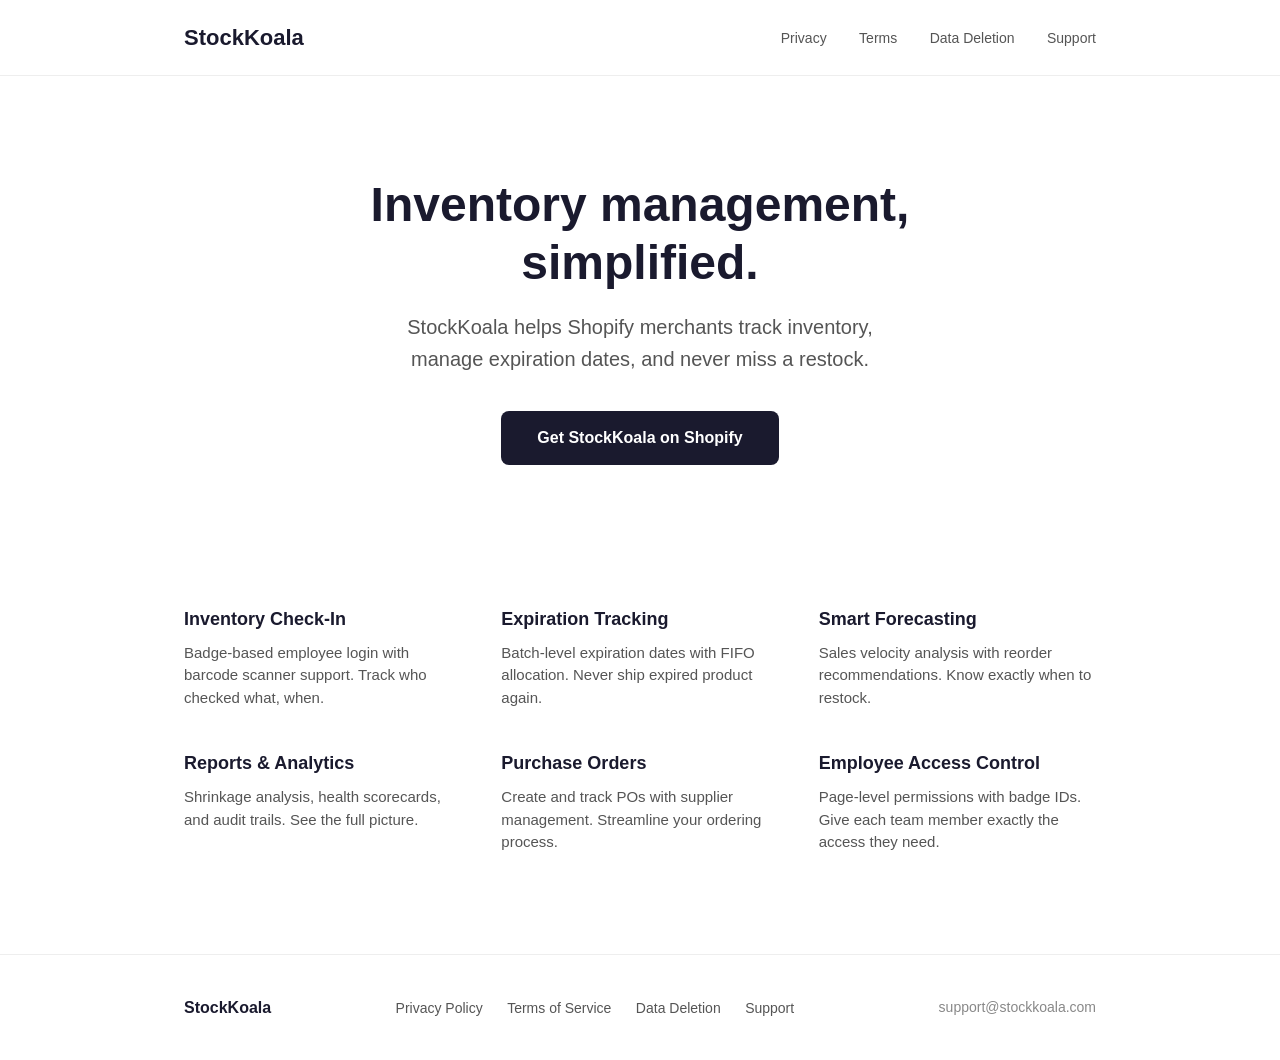
==== index.html @ f11de93a "Initial site with policy pages" ====
<!DOCTYPE html>
<html lang="en">
<head>
  <meta charset="UTF-8">
  <meta name="viewport" content="width=device-width, initial-scale=1.0">
  <title>StockKoala — Inventory Management for Shopify</title>
  <link rel="stylesheet" href="style.css">
</head>
<body>
  <header>
    <div class="container">
      <div class="logo">StockKoala</div>
      <nav>
        <a href="privacy.html">Privacy</a>
        <a href="terms.html">Terms</a>
        <a href="data-deletion.html">Data Deletion</a>
        <a href="support.html">Support</a>
      </nav>
    </div>
  </header>

  <main>
    <section class="hero">
      <div class="container">
        <h1>Inventory management,<br>simplified.</h1>
        <p class="subtitle">StockKoala helps Shopify merchants track inventory, manage expiration dates, and never miss a restock.</p>
        <a href="https://apps.shopify.com/" class="btn">Get StockKoala on Shopify</a>
      </div>
    </section>

    <section class="features">
      <div class="container">
        <div class="feature-grid">
          <div class="feature">
            <h3>Inventory Check-In</h3>
            <p>Badge-based employee login with barcode scanner support. Track who checked what, when.</p>
          </div>
          <div class="feature">
            <h3>Expiration Tracking</h3>
            <p>Batch-level expiration dates with FIFO allocation. Never ship expired product again.</p>
          </div>
          <div class="feature">
            <h3>Smart Forecasting</h3>
            <p>Sales velocity analysis with reorder recommendations. Know exactly when to restock.</p>
          </div>
          <div class="feature">
            <h3>Reports & Analytics</h3>
            <p>Shrinkage analysis, health scorecards, and audit trails. See the full picture.</p>
          </div>
          <div class="feature">
            <h3>Purchase Orders</h3>
            <p>Create and track POs with supplier management. Streamline your ordering process.</p>
          </div>
          <div class="feature">
            <h3>Employee Access Control</h3>
            <p>Page-level permissions with badge IDs. Give each team member exactly the access they need.</p>
          </div>
        </div>
      </div>
    </section>
  </main>

  <footer>
    <div class="container">
      <div class="footer-content">
        <div class="footer-brand">StockKoala</div>
        <div class="footer-links">
          <a href="privacy.html">Privacy Policy</a>
          <a href="terms.html">Terms of Service</a>
          <a href="data-deletion.html">Data Deletion</a>
          <a href="support.html">Support</a>
        </div>
        <div class="footer-contact">support@stockkoala.com</div>
      </div>
    </div>
  </footer>
</body>
</html>
---- style.css ----
* {
  margin: 0;
  padding: 0;
  box-sizing: border-box;
}

body {
  font-family: -apple-system, BlinkMacSystemFont, "Segoe UI", Roboto, Helvetica, Arial, sans-serif;
  color: #1a1a2e;
  line-height: 1.6;
  background: #fff;
}

.container {
  max-width: 960px;
  margin: 0 auto;
  padding: 0 24px;
}

/* Header */
header {
  padding: 20px 0;
  border-bottom: 1px solid #eee;
}

header .container {
  display: flex;
  justify-content: space-between;
  align-items: center;
}

.logo {
  font-size: 22px;
  font-weight: 700;
  color: #1a1a2e;
}

nav a {
  margin-left: 28px;
  text-decoration: none;
  color: #555;
  font-size: 14px;
  font-weight: 500;
}

nav a:hover {
  color: #1a1a2e;
}

/* Hero */
.hero {
  padding: 100px 0 80px;
  text-align: center;
}

.hero h1 {
  font-size: 48px;
  font-weight: 700;
  line-height: 1.2;
  margin-bottom: 20px;
}

.subtitle {
  font-size: 20px;
  color: #555;
  max-width: 520px;
  margin: 0 auto 36px;
}

.btn {
  display: inline-block;
  padding: 14px 36px;
  background: #1a1a2e;
  color: #fff;
  text-decoration: none;
  border-radius: 8px;
  font-size: 16px;
  font-weight: 600;
  transition: background 0.2s;
}

.btn:hover {
  background: #2d2d4a;
}

/* Features */
.features {
  padding: 60px 0 100px;
}

.feature-grid {
  display: grid;
  grid-template-columns: repeat(3, 1fr);
  gap: 40px;
}

.feature h3 {
  font-size: 18px;
  font-weight: 600;
  margin-bottom: 8px;
}

.feature p {
  font-size: 15px;
  color: #555;
  line-height: 1.5;
}

/* Policy pages */
.policy {
  padding: 60px 0 100px;
}

.policy h1 {
  font-size: 36px;
  font-weight: 700;
  margin-bottom: 8px;
}

.policy .updated {
  color: #888;
  font-size: 14px;
  margin-bottom: 40px;
}

.policy h2 {
  font-size: 22px;
  font-weight: 600;
  margin-top: 40px;
  margin-bottom: 12px;
}

.policy h3 {
  font-size: 17px;
  font-weight: 600;
  margin-top: 24px;
  margin-bottom: 8px;
}

.policy p, .policy li {
  font-size: 15px;
  color: #333;
  margin-bottom: 12px;
}

.policy ul, .policy ol {
  padding-left: 24px;
  margin-bottom: 16px;
}

.policy li {
  margin-bottom: 6px;
}

.policy strong {
  color: #1a1a2e;
}

.policy a {
  color: #2563eb;
}

.policy table {
  width: 100%;
  border-collapse: collapse;
  margin: 16px 0 24px;
  font-size: 14px;
}

.policy th, .policy td {
  text-align: left;
  padding: 10px 14px;
  border: 1px solid #ddd;
}

.policy th {
  background: #f5f5f5;
  font-weight: 600;
}

/* Footer */
footer {
  border-top: 1px solid #eee;
  padding: 40px 0;
}

.footer-content {
  display: flex;
  justify-content: space-between;
  align-items: center;
  flex-wrap: wrap;
  gap: 16px;
}

.footer-brand {
  font-weight: 700;
  font-size: 16px;
}

.footer-links a {
  margin-right: 20px;
  text-decoration: none;
  color: #555;
  font-size: 14px;
}

.footer-links a:hover {
  color: #1a1a2e;
}

.footer-contact {
  color: #888;
  font-size: 14px;
}

/* Responsive */
@media (max-width: 768px) {
  .hero h1 {
    font-size: 32px;
  }

  .subtitle {
    font-size: 17px;
  }

  .feature-grid {
    grid-template-columns: 1fr;
    gap: 28px;
  }

  header .container {
    flex-direction: column;
    gap: 12px;
  }

  nav a {
    margin-left: 16px;
  }

  nav a:first-child {
    margin-left: 0;
  }

  .footer-content {
    flex-direction: column;
    text-align: center;
  }
}
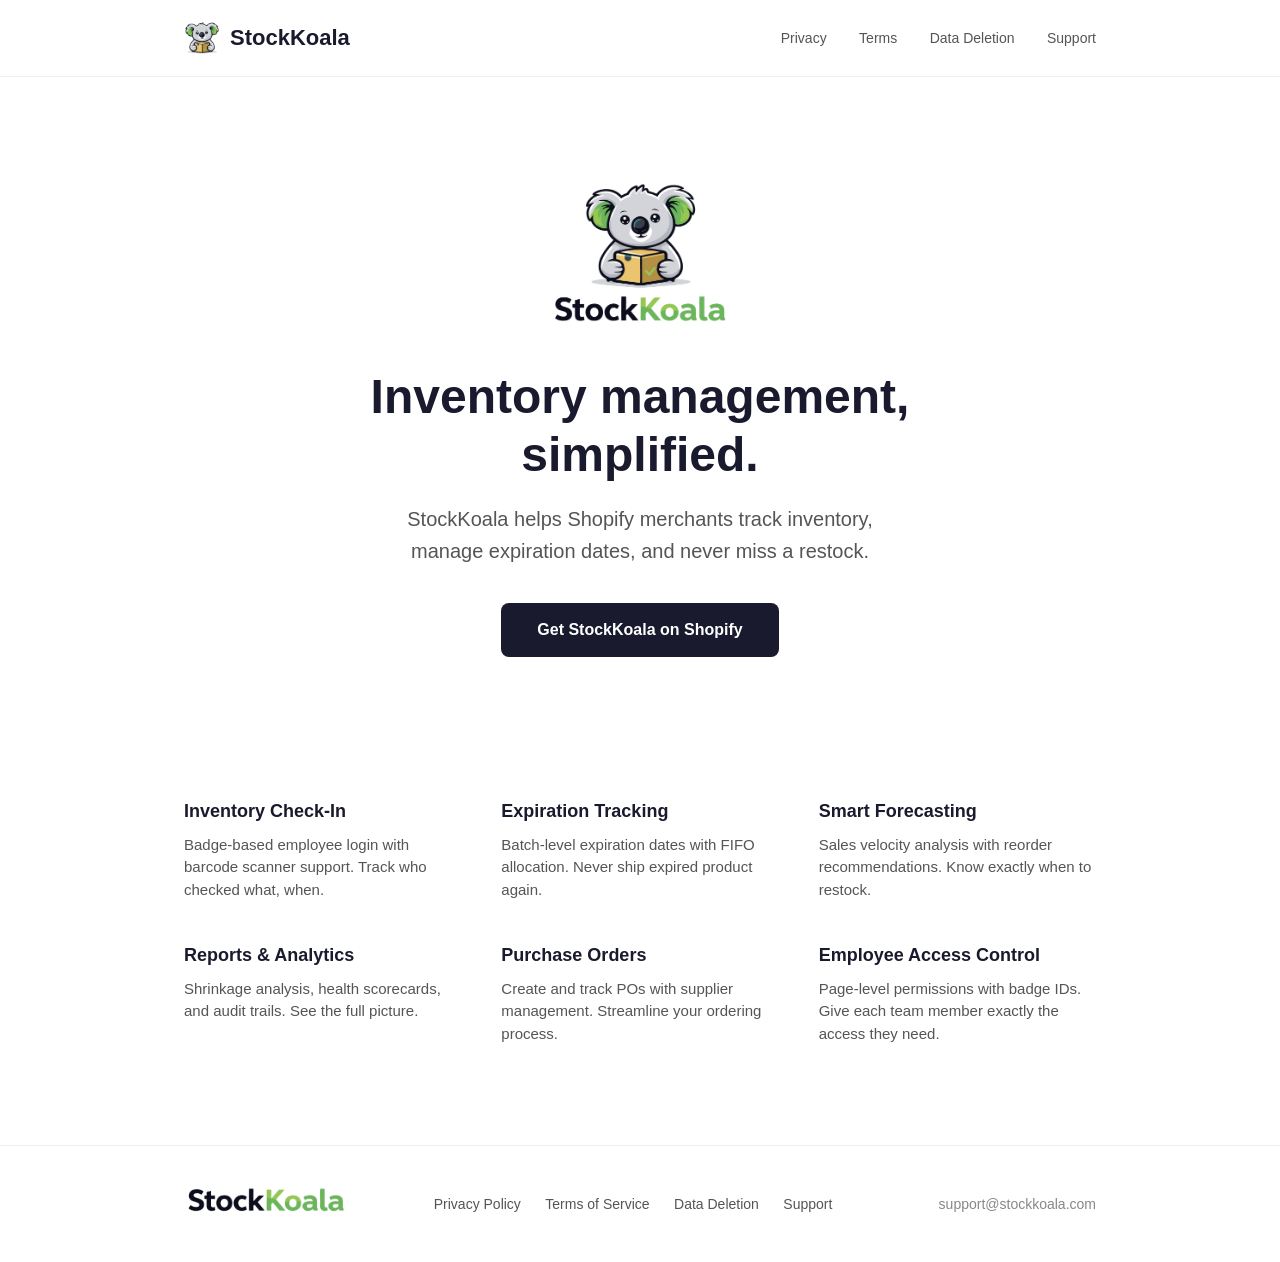
==== commit a0f2eb1e: "Add logos to header, hero, and footer" ====
--- a/index.html
+++ b/index.html
@@ -5,11 +5,12 @@
   <meta name="viewport" content="width=device-width, initial-scale=1.0">
   <title>StockKoala — Inventory Management for Shopify</title>
   <link rel="stylesheet" href="style.css">
+  <link rel="icon" type="image/webp" href="SK-Koala.webp">
 </head>
 <body>
   <header>
     <div class="container">
-      <div class="logo">StockKoala</div>
+      <div class="logo"><img src="SK-Koala.webp" alt="StockKoala" class="logo-icon">StockKoala</div>
       <nav>
         <a href="privacy.html">Privacy</a>
         <a href="terms.html">Terms</a>
@@ -22,6 +23,7 @@
   <main>
     <section class="hero">
       <div class="container">
+        <img src="SK-Full-Logo.webp" alt="StockKoala" class="hero-logo">
         <h1>Inventory management,<br>simplified.</h1>
         <p class="subtitle">StockKoala helps Shopify merchants track inventory, manage expiration dates, and never miss a restock.</p>
         <a href="https://apps.shopify.com/" class="btn">Get StockKoala on Shopify</a>
@@ -63,7 +65,7 @@
   <footer>
     <div class="container">
       <div class="footer-content">
-        <div class="footer-brand">StockKoala</div>
+        <div class="footer-brand"><img src="SK-TextLogo.webp" alt="StockKoala" class="footer-logo"></div>
         <div class="footer-links">
           <a href="privacy.html">Privacy Policy</a>
           <a href="terms.html">Terms of Service</a>
--- a/style.css
+++ b/style.css
@@ -33,6 +33,25 @@
   font-size: 22px;
   font-weight: 700;
   color: #1a1a2e;
+  display: flex;
+  align-items: center;
+  gap: 10px;
+}
+
+.logo-icon {
+  height: 36px;
+  width: auto;
+}
+
+.hero-logo {
+  width: 220px;
+  height: auto;
+  margin-bottom: 32px;
+}
+
+.footer-logo {
+  height: 28px;
+  width: auto;
 }
 
 nav a {
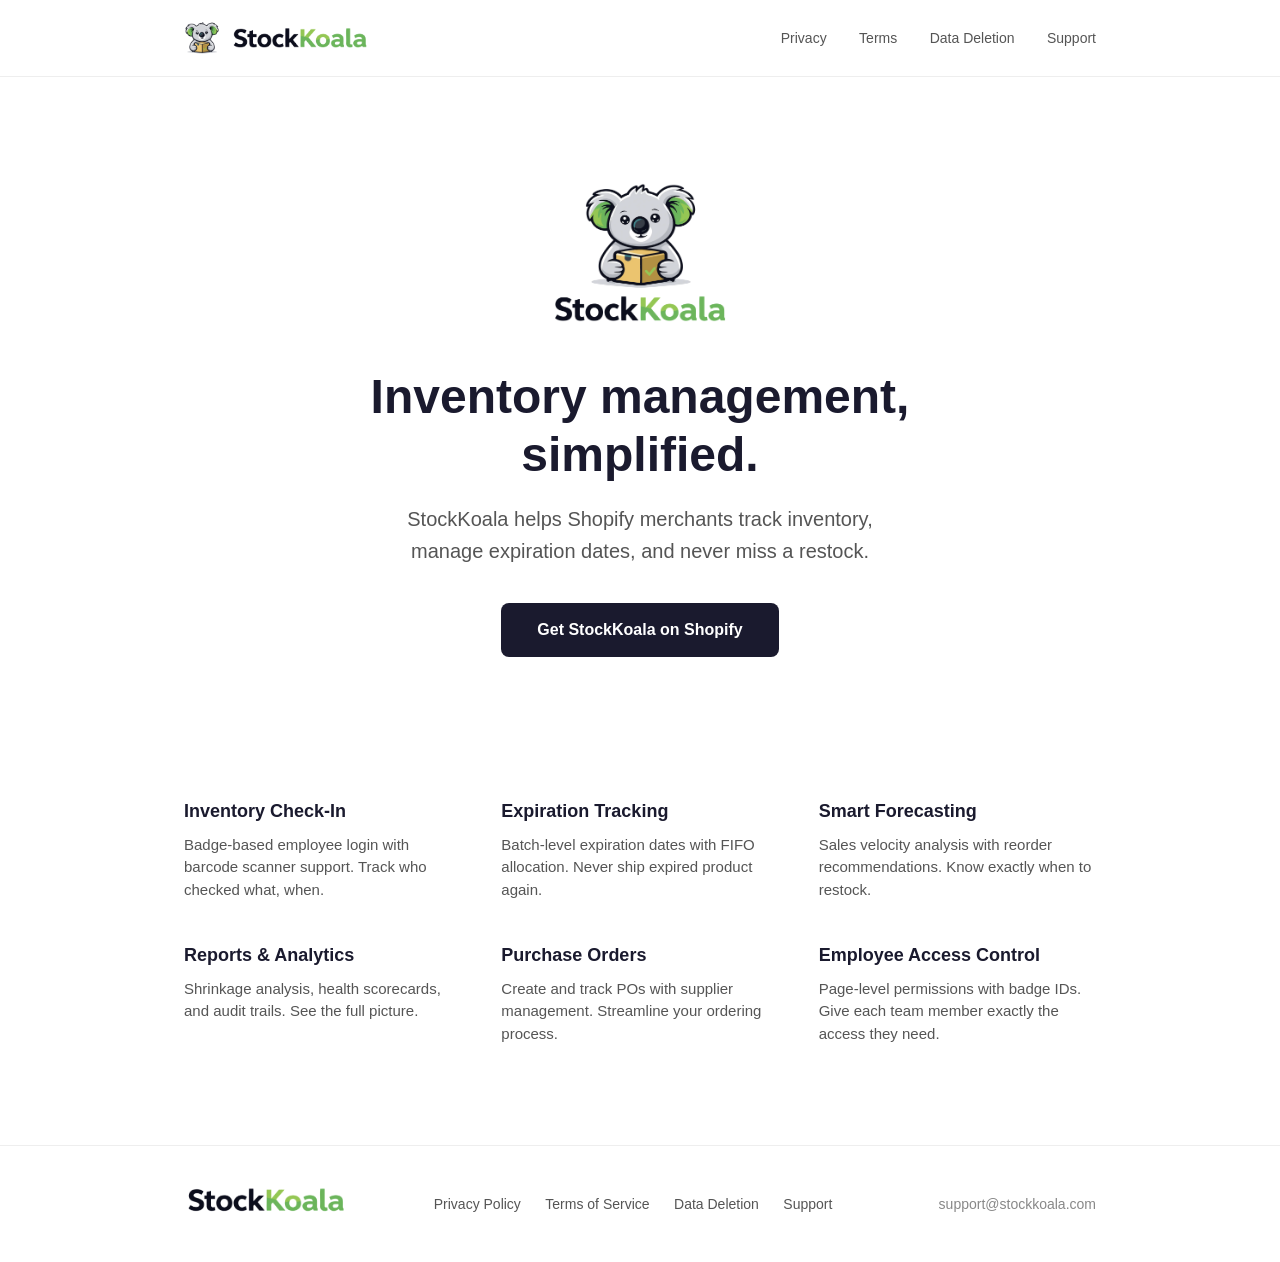
==== commit abddae58: "Replace plain text with text logo image everywhere" ====
--- a/index.html
+++ b/index.html
@@ -10,7 +10,7 @@
 <body>
   <header>
     <div class="container">
-      <div class="logo"><img src="SK-Koala.webp" alt="StockKoala" class="logo-icon">StockKoala</div>
+      <div class="logo"><img src="SK-Koala.webp" alt="" class="logo-icon"><img src="SK-TextLogo.webp" alt="StockKoala" class="logo-text"></div>
       <nav>
         <a href="privacy.html">Privacy</a>
         <a href="terms.html">Terms</a>
--- a/style.css
+++ b/style.css
@@ -40,6 +40,11 @@
 
 .logo-icon {
   height: 36px;
+  width: auto;
+}
+
+.logo-text {
+  height: 24px;
   width: auto;
 }
 
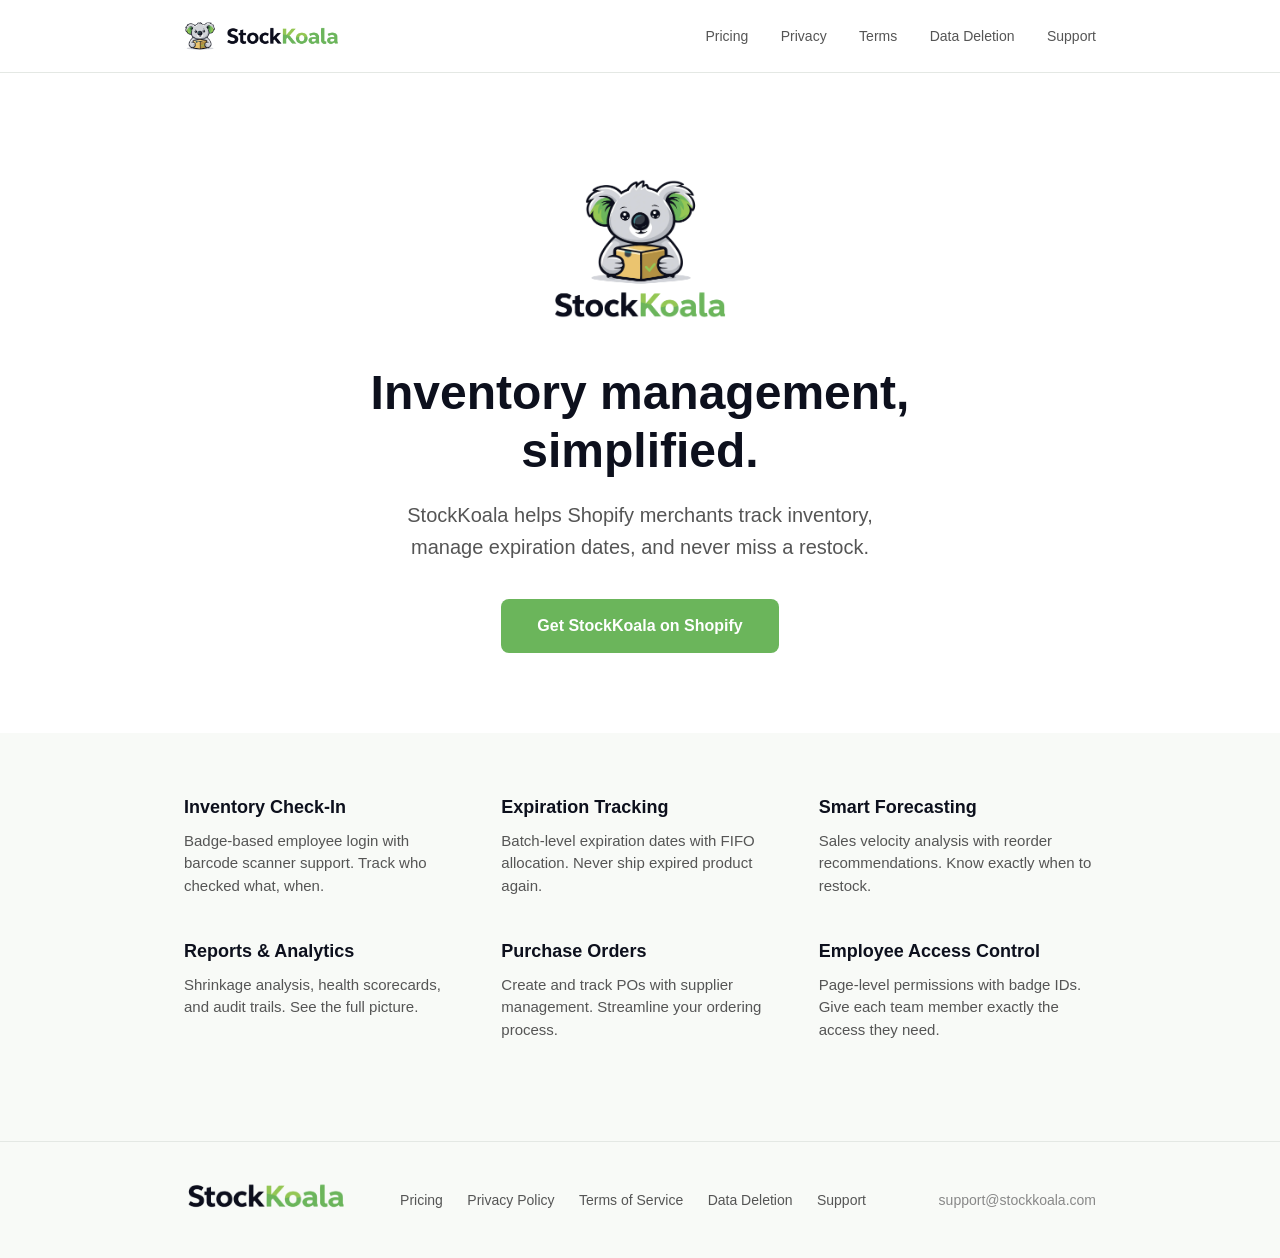
==== commit d23e0c86: "Add pricing page and link Shopify app store URL Adds a four-tier pricing page (Starter, Growth, Pro," ====
--- a/index.html
+++ b/index.html
@@ -12,6 +12,7 @@
     <div class="container">
       <div class="logo"><img src="SK-Koala.webp" alt="" class="logo-icon"><img src="SK-TextLogo.webp" alt="StockKoala" class="logo-text"></div>
       <nav>
+        <a href="pricing.html">Pricing</a>
         <a href="privacy.html">Privacy</a>
         <a href="terms.html">Terms</a>
         <a href="data-deletion.html">Data Deletion</a>
@@ -26,7 +27,7 @@
         <img src="SK-Full-Logo.webp" alt="StockKoala" class="hero-logo">
         <h1>Inventory management,<br>simplified.</h1>
         <p class="subtitle">StockKoala helps Shopify merchants track inventory, manage expiration dates, and never miss a restock.</p>
-        <a href="https://apps.shopify.com/" class="btn">Get StockKoala on Shopify</a>
+        <a href="https://apps.shopify.com/stockkoala" class="btn">Get StockKoala on Shopify</a>
       </div>
     </section>
 
@@ -67,6 +68,7 @@
       <div class="footer-content">
         <div class="footer-brand"><img src="SK-TextLogo.webp" alt="StockKoala" class="footer-logo"></div>
         <div class="footer-links">
+          <a href="pricing.html">Pricing</a>
           <a href="privacy.html">Privacy Policy</a>
           <a href="terms.html">Terms of Service</a>
           <a href="data-deletion.html">Data Deletion</a>
--- a/style.css
+++ b/style.css
@@ -6,7 +6,7 @@
 
 body {
   font-family: -apple-system, BlinkMacSystemFont, "Segoe UI", Roboto, Helvetica, Arial, sans-serif;
-  color: #1a1a2e;
+  color: #0d101d;
   line-height: 1.6;
   background: #fff;
 }
@@ -20,7 +20,7 @@
 /* Header */
 header {
   padding: 20px 0;
-  border-bottom: 1px solid #eee;
+  border-bottom: 1px solid #e4e8e4;
 }
 
 header .container {
@@ -30,21 +30,25 @@
 }
 
 .logo {
-  font-size: 22px;
-  font-weight: 700;
-  color: #1a1a2e;
+  font-size: 0;
   display: flex;
   align-items: center;
-  gap: 10px;
+  gap: 8px;
+}
+
+.logo img {
+  display: block;
 }
 
 .logo-icon {
-  height: 36px;
+  height: 32px;
+  max-height: 32px;
   width: auto;
 }
 
 .logo-text {
-  height: 24px;
+  height: 20px;
+  max-height: 20px;
   width: auto;
 }
 
@@ -65,10 +69,11 @@
   color: #555;
   font-size: 14px;
   font-weight: 500;
+  transition: color 0.2s;
 }
 
 nav a:hover {
-  color: #1a1a2e;
+  color: #6bb55b;
 }
 
 /* Hero */
@@ -82,6 +87,7 @@
   font-weight: 700;
   line-height: 1.2;
   margin-bottom: 20px;
+  color: #0d101d;
 }
 
 .subtitle {
@@ -94,7 +100,7 @@
 .btn {
   display: inline-block;
   padding: 14px 36px;
-  background: #1a1a2e;
+  background: #6bb55b;
   color: #fff;
   text-decoration: none;
   border-radius: 8px;
@@ -104,12 +110,13 @@
 }
 
 .btn:hover {
-  background: #2d2d4a;
+  background: #5a9e4c;
 }
 
 /* Features */
 .features {
   padding: 60px 0 100px;
+  background: #f8faf7;
 }
 
 .feature-grid {
@@ -122,6 +129,7 @@
   font-size: 18px;
   font-weight: 600;
   margin-bottom: 8px;
+  color: #0d101d;
 }
 
 .feature p {
@@ -139,6 +147,7 @@
   font-size: 36px;
   font-weight: 700;
   margin-bottom: 8px;
+  color: #0d101d;
 }
 
 .policy .updated {
@@ -152,6 +161,7 @@
   font-weight: 600;
   margin-top: 40px;
   margin-bottom: 12px;
+  color: #0d101d;
 }
 
 .policy h3 {
@@ -159,6 +169,7 @@
   font-weight: 600;
   margin-top: 24px;
   margin-bottom: 8px;
+  color: #0d101d;
 }
 
 .policy p, .policy li {
@@ -177,11 +188,15 @@
 }
 
 .policy strong {
-  color: #1a1a2e;
+  color: #0d101d;
 }
 
 .policy a {
-  color: #2563eb;
+  color: #6bb55b;
+}
+
+.policy a:hover {
+  color: #5a9e4c;
 }
 
 .policy table {
@@ -198,14 +213,211 @@
 }
 
 .policy th {
-  background: #f5f5f5;
-  font-weight: 600;
+  background: #f0f5ee;
+  font-weight: 600;
+  color: #0d101d;
+}
+
+/* Pricing */
+.pricing-hero {
+  padding: 80px 0 24px;
+  text-align: center;
+}
+
+.pricing-hero h1 {
+  font-size: 40px;
+  font-weight: 700;
+  margin-bottom: 12px;
+  color: #0d101d;
+}
+
+.pricing {
+  padding: 24px 0 80px;
+}
+
+.pricing-container {
+  max-width: 1280px;
+}
+
+.pricing-grid {
+  display: grid;
+  grid-template-columns: repeat(4, 1fr);
+  gap: 20px;
+  align-items: stretch;
+}
+
+.plan {
+  background: #fff;
+  border: 1px solid #e4e8e4;
+  border-radius: 12px;
+  padding: 28px 24px;
+  display: flex;
+  flex-direction: column;
+}
+
+.plan.featured {
+  border-color: #6bb55b;
+  box-shadow: 0 0 0 1px #6bb55b inset;
+}
+
+.plan-head {
+  margin-bottom: 20px;
+}
+
+.plan-name {
+  font-size: 13px;
+  font-weight: 600;
+  letter-spacing: 0.08em;
+  text-transform: uppercase;
+  color: #888;
+  margin-bottom: 8px;
+}
+
+.plan-price {
+  display: flex;
+  align-items: baseline;
+  gap: 6px;
+  margin-bottom: 6px;
+}
+
+.plan-price .amount {
+  font-size: 32px;
+  font-weight: 700;
+  color: #0d101d;
+}
+
+.plan-price .per {
+  font-size: 14px;
+  color: #555;
+}
+
+.plan-trial {
+  font-size: 13px;
+  font-weight: 600;
+  color: #6bb55b;
+  min-height: 18px;
+}
+
+.plan-group {
+  border-top: 1px solid #eef0ee;
+  padding: 0;
+}
+
+details.plan-group > summary {
+  list-style: none;
+  cursor: pointer;
+  padding: 14px 24px 10px 0;
+  position: relative;
+  user-select: none;
+}
+
+details.plan-group > summary::-webkit-details-marker {
+  display: none;
+}
+
+details.plan-group > summary::after {
+  content: "";
+  position: absolute;
+  right: 4px;
+  top: 20px;
+  width: 8px;
+  height: 8px;
+  border-right: 2px solid #888;
+  border-bottom: 2px solid #888;
+  transform: rotate(45deg);
+  transition: transform 0.2s;
+}
+
+details.plan-group[open] > summary::after {
+  transform: rotate(-135deg);
+  top: 24px;
+}
+
+.plan-group-title {
+  display: block;
+  font-size: 12px;
+  font-weight: 600;
+  letter-spacing: 0.06em;
+  text-transform: uppercase;
+  color: #666;
+  margin-bottom: 4px;
+}
+
+.plan-group-sub {
+  display: block;
+  font-size: 12px;
+  color: #888;
+  font-style: italic;
+}
+
+.plan-group ul {
+  list-style: none;
+  padding: 0 0 12px;
+  margin: 0;
+}
+
+.plan-group li {
+  font-size: 14px;
+  color: #0d101d;
+  padding: 5px 0 5px 22px;
+  position: relative;
+  line-height: 1.4;
+}
+
+.plan-group li.yes::before {
+  content: "✓";
+  position: absolute;
+  left: 0;
+  top: 4px;
+  color: #6bb55b;
+  font-weight: 700;
+}
+
+.plan-group li.no {
+  color: #c0c4c0;
+}
+
+.plan-group li.no::before {
+  content: "—";
+  position: absolute;
+  left: 0;
+  top: 4px;
+  color: #c0c4c0;
+}
+
+.plan-group li .meta {
+  display: block;
+  font-size: 12px;
+  color: #888;
+  font-weight: 400;
+}
+
+.plan-group.muted .plan-group-title {
+  color: #b0b4b0;
+}
+
+.plan-cta {
+  margin-top: auto;
+  text-align: center;
+  padding: 12px 20px;
+  font-size: 15px;
+}
+
+.pricing-note {
+  text-align: center;
+  font-size: 13px;
+  color: #888;
+  margin-top: 32px;
+  max-width: 720px;
+  margin-left: auto;
+  margin-right: auto;
 }
 
 /* Footer */
 footer {
-  border-top: 1px solid #eee;
+  border-top: 1px solid #e4e8e4;
   padding: 40px 0;
+  background: #f8faf7;
 }
 
 .footer-content {
@@ -226,10 +438,11 @@
   text-decoration: none;
   color: #555;
   font-size: 14px;
+  transition: color 0.2s;
 }
 
 .footer-links a:hover {
-  color: #1a1a2e;
+  color: #6bb55b;
 }
 
 .footer-contact {
@@ -269,4 +482,18 @@
     flex-direction: column;
     text-align: center;
   }
-}
+
+  .pricing-hero h1 {
+    font-size: 28px;
+  }
+
+  .pricing-grid {
+    grid-template-columns: 1fr;
+  }
+}
+
+@media (min-width: 769px) and (max-width: 1024px) {
+  .pricing-grid {
+    grid-template-columns: repeat(2, 1fr);
+  }
+}
